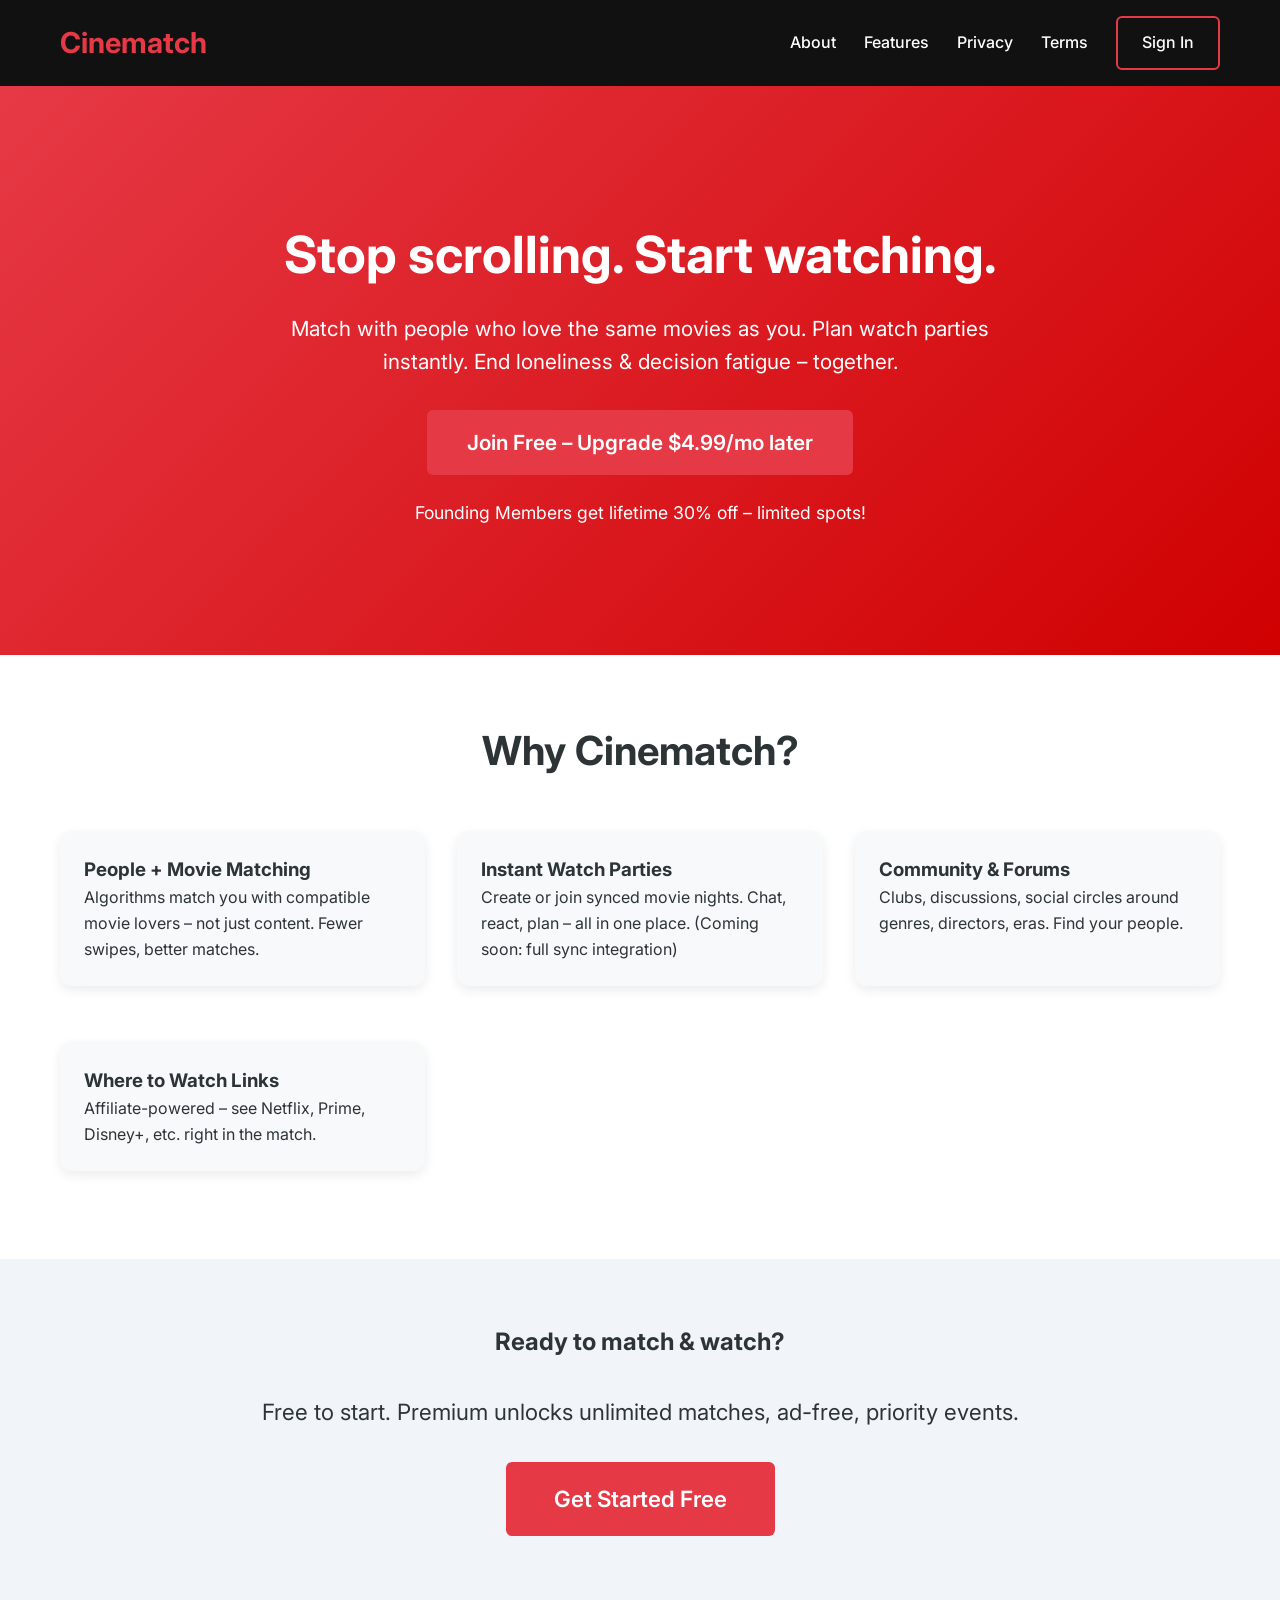
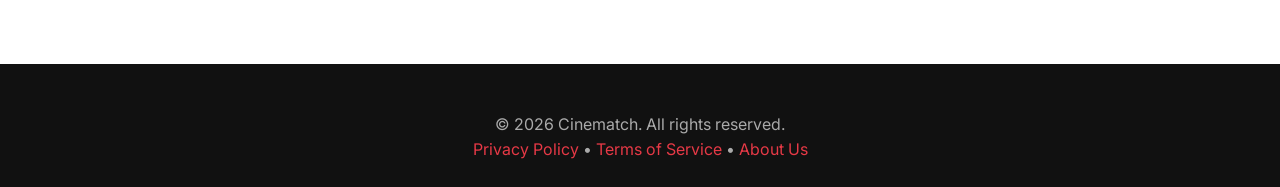
==== index.html @ 94b50285 "Add files via upload" ====
<!DOCTYPE html>
<html lang="en">
<head>
  <meta charset="UTF-8" />
  <meta name="viewport" content="width=device-width, initial-scale=1.0"/>
  <title>Cinematch – Find Movie Buddies & Kill Choice Paralysis</title>
  <link rel="stylesheet" href="shared.css"/>
  <link rel="stylesheet" href="index.css"/>
</head>
<body>

<header>
  <div class="container">
    <nav>
      <div class="logo">Cinematch</div>
      <div class="nav-links">
        <a href="about.html">About</a>
        <a href="#features">Features</a>
        <a href="privacy.html">Privacy</a>
        <a href="terms.html">Terms</a>
        <a href="home.html" class="btn btn-outline">Sign In</a>
      </div>
    </nav>
  </div>
</header>

<section class="hero">
  <div class="container">
    <h1>Stop scrolling. Start watching.</h1>
    <p>Match with people who love the same movies as you. Plan watch parties instantly. End loneliness & decision fatigue – together.</p>
    <a href="home.html" class="btn btn-primary" style="font-size:1.3rem; padding:1rem 2.5rem;">Join Free – Upgrade $4.99/mo later</a>
    <p style="margin-top:1.5rem; font-size:1.1rem;">Founding Members get lifetime 30% off – limited spots!</p>
  </div>
</section>

<section id="features">
  <div class="container">
    <h2 style="text-align:center; font-size:2.5rem; margin-bottom:3rem;">Why Cinematch?</h2>
    <div style="display:grid; grid-template-columns:repeat(auto-fit,minmax(320px,1fr)); gap:2rem;">
      <div class="card">
        <h3>People + Movie Matching</h3>
        <p>Algorithms match you with compatible movie lovers – not just content. Fewer swipes, better matches.</p>
      </div>
      <div class="card">
        <h3>Instant Watch Parties</h3>
        <p>Create or join synced movie nights. Chat, react, plan – all in one place. (Coming soon: full sync integration)</p>
      </div>
      <div class="card">
        <h3>Community & Forums</h3>
        <p>Clubs, discussions, social circles around genres, directors, eras. Find your people.</p>
      </div>
      <div class="card">
        <h3>Where to Watch Links</h3>
        <p>Affiliate-powered – see Netflix, Prime, Disney+, etc. right in the match.</p>
      </div>
    </div>
  </div>
</section>

<section style="background:#f1f5f9; text-align:center;">
  <div class="container">
    <h2>Ready to match & watch?</h2>
    <p style="font-size:1.4rem; margin:2rem 0;">Free to start. Premium unlocks unlimited matches, ad-free, priority events.</p>
    <a href="home.html" class="btn btn-primary" style="font-size:1.4rem; padding:1.2rem 3rem;">Get Started Free</a>
  </div>
</section>

<footer>
  <div class="container">
    <p>© 2026 Cinematch. All rights reserved.</p>
    <p><a href="privacy.html">Privacy Policy</a> • <a href="terms.html">Terms of Service</a> • <a href="about.html">About Us</a></p>
  </div>
</footer>

</body>
</html>
---- shared.css ----
/* shared.css */
@import url('https://fonts.googleapis.com/css2?family=Inter:wght@300;400;500;600;700&display=swap');

* {
  margin: 0;
  padding: 0;
  box-sizing: border-box;
}

body {
  font-family: 'Inter', sans-serif;
  background-color: #ffffff;
  color: #2d3436;
  line-height: 1.6;
}

.container {
  max-width: 1200px;
  margin: 0 auto;
  padding: 0 20px;
}

header {
  background: #111;
  color: white;
  padding: 1rem 0;
  position: sticky;
  top: 0;
  z-index: 100;
}

nav {
  display: flex;
  justify-content: space-between;
  align-items: center;
}

.logo {
  font-size: 1.8rem;
  font-weight: 700;
  color: #e63946;
}

.nav-links a {
  color: white;
  text-decoration: none;
  margin-left: 1.5rem;
  font-weight: 500;
}

.nav-links a:hover {
  color: #e63946;
}

.btn {
  display: inline-block;
  padding: 0.75rem 1.5rem;
  border-radius: 6px;
  text-decoration: none;
  font-weight: 600;
  transition: all 0.2s;
}

.btn-primary {
  background: #e63946;
  color: white;
}

.btn-primary:hover {
  background: #d00000;
}

.btn-outline {
  border: 2px solid #e63946;
  color: #e63946;
}

.btn-outline:hover {
  background: #e63946;
  color: white;
}

.card {
  background: #f8f9fa;
  border-radius: 12px;
  padding: 1.5rem;
  box-shadow: 0 4px 12px rgba(0,0,0,0.08);
  margin-bottom: 1.5rem;
}

.hero {
  background: linear-gradient(135deg, #e63946 0%, #d00000 100%);
  color: white;
  text-align: center;
  padding: 8rem 2rem 6rem;
}

.hero h1 {
  font-size: 3.2rem;
  margin-bottom: 1rem;
}

.hero p {
  font-size: 1.3rem;
  max-width: 700px;
  margin: 0 auto 2rem;
}

section {
  padding: 4rem 0;
}

footer {
  background: #111;
  color: #aaa;
  text-align: center;
  padding: 3rem 0 1.5rem;
  margin-top: 4rem;
}

footer a {
  color: #e63946;
  text-decoration: none;
}

footer a:hover {
  text-decoration: underline;
}
---- index.css ----
/* index.css */
.hero {
  background: linear-gradient(135deg, #e63946 0%, #d00000 100%);
}
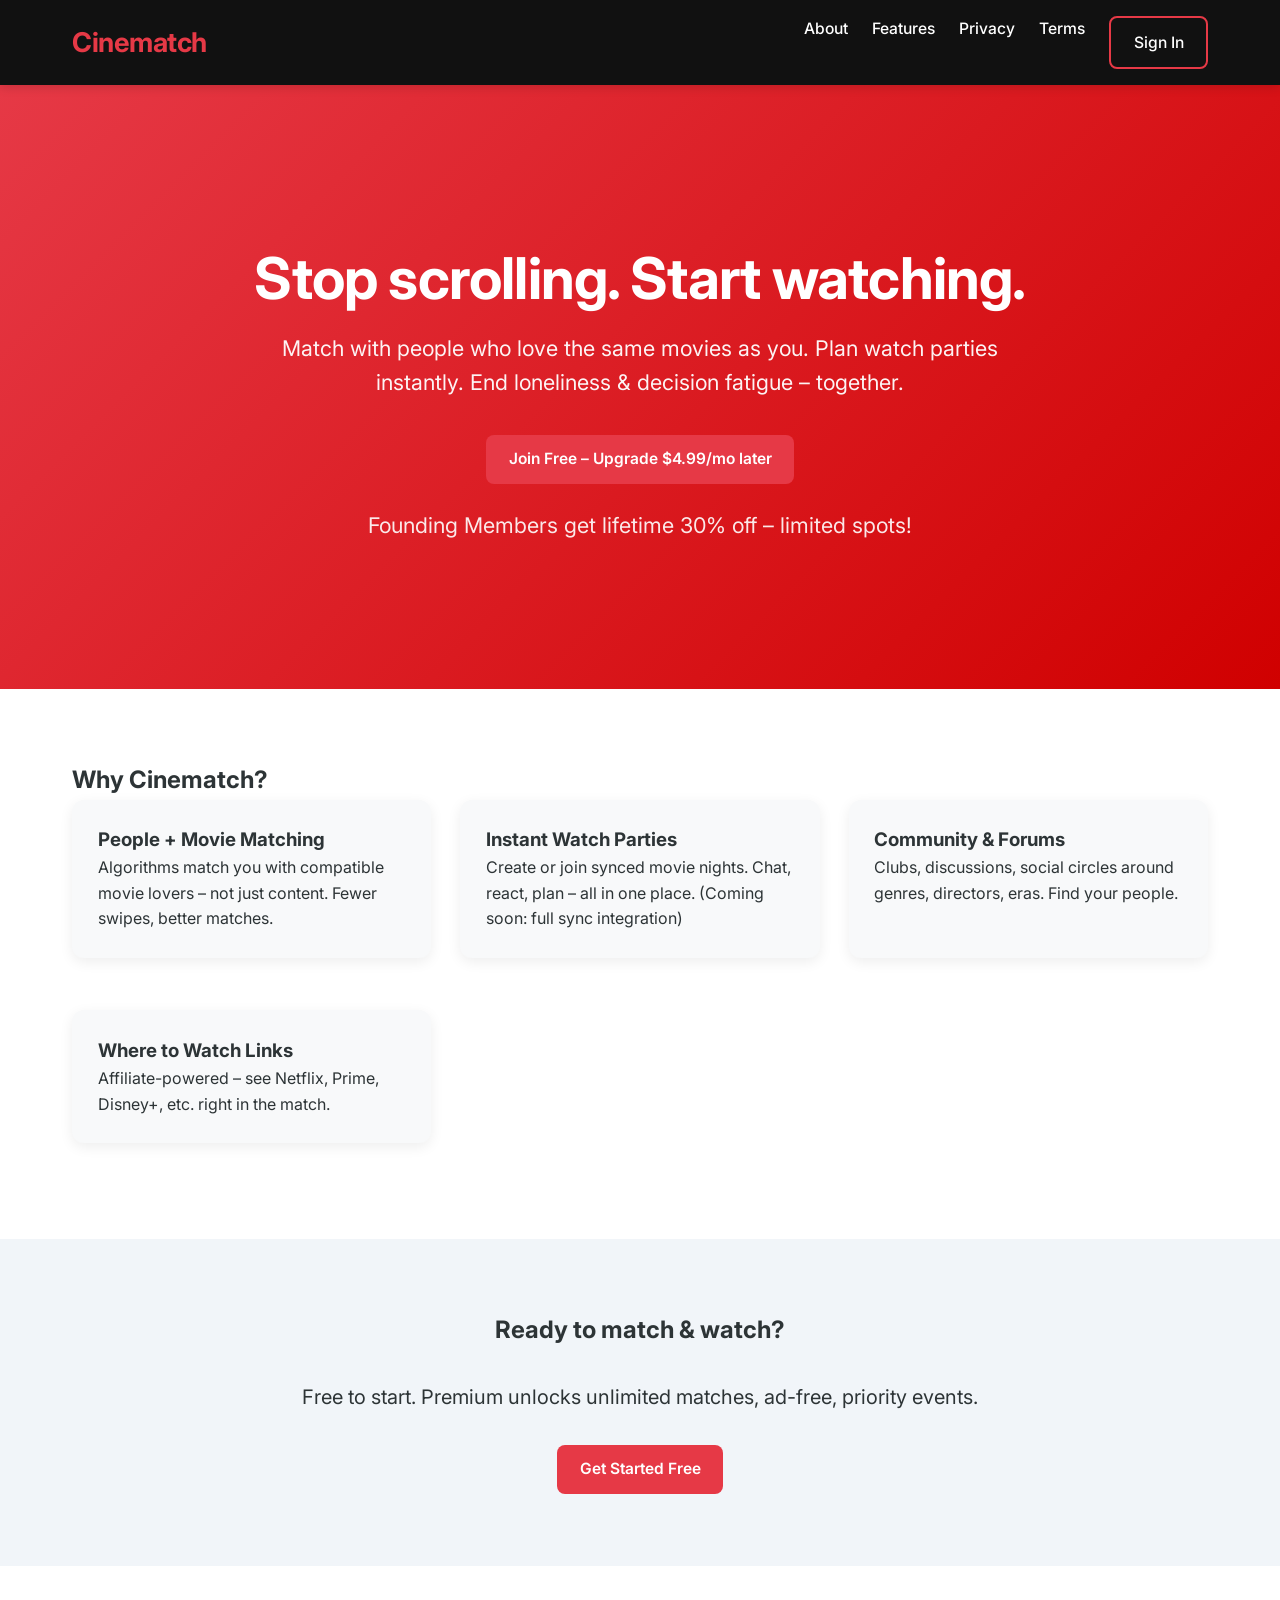
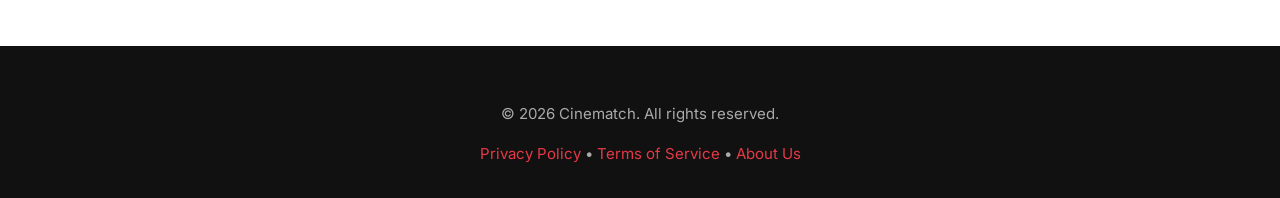
==== commit ff417735: "Update index.html" ====
--- a/index.html
+++ b/index.html
@@ -5,7 +5,6 @@
   <meta name="viewport" content="width=device-width, initial-scale=1.0"/>
   <title>Cinematch – Find Movie Buddies & Kill Choice Paralysis</title>
   <link rel="stylesheet" href="shared.css"/>
-  <link rel="stylesheet" href="index.css"/>
 </head>
 <body>
 
@@ -13,6 +12,14 @@
   <div class="container">
     <nav>
       <div class="logo">Cinematch</div>
+
+      <input type="checkbox" id="nav-toggle" class="nav-toggle" hidden>
+      <label for="nav-toggle" class="nav-toggle-label" aria-label="Toggle menu">
+        <span></span>
+        <span></span>
+        <span></span>
+      </label>
+
       <div class="nav-links">
         <a href="about.html">About</a>
         <a href="#features">Features</a>
@@ -28,15 +35,15 @@
   <div class="container">
     <h1>Stop scrolling. Start watching.</h1>
     <p>Match with people who love the same movies as you. Plan watch parties instantly. End loneliness & decision fatigue – together.</p>
-    <a href="home.html" class="btn btn-primary" style="font-size:1.3rem; padding:1rem 2.5rem;">Join Free – Upgrade $4.99/mo later</a>
-    <p style="margin-top:1.5rem; font-size:1.1rem;">Founding Members get lifetime 30% off – limited spots!</p>
+    <a href="home.html" class="btn btn-primary">Join Free – Upgrade $4.99/mo later</a>
+    <p style="margin-top:1.5rem; opacity:0.9;">Founding Members get lifetime 30% off – limited spots!</p>
   </div>
 </section>
 
 <section id="features">
   <div class="container">
-    <h2 style="text-align:center; font-size:2.5rem; margin-bottom:3rem;">Why Cinematch?</h2>
-    <div style="display:grid; grid-template-columns:repeat(auto-fit,minmax(320px,1fr)); gap:2rem;">
+    <h2>Why Cinematch?</h2>
+    <div style="display:grid; grid-template-columns:repeat(auto-fit,minmax(300px,1fr)); gap:1.8rem;">
       <div class="card">
         <h3>People + Movie Matching</h3>
         <p>Algorithms match you with compatible movie lovers – not just content. Fewer swipes, better matches.</p>
@@ -60,17 +67,23 @@
 <section style="background:#f1f5f9; text-align:center;">
   <div class="container">
     <h2>Ready to match & watch?</h2>
-    <p style="font-size:1.4rem; margin:2rem 0;">Free to start. Premium unlocks unlimited matches, ad-free, priority events.</p>
-    <a href="home.html" class="btn btn-primary" style="font-size:1.4rem; padding:1.2rem 3rem;">Get Started Free</a>
+    <p style="font-size:1.25rem; margin:2rem 0; max-width:680px; margin-left:auto; margin-right:auto;">
+      Free to start. Premium unlocks unlimited matches, ad-free, priority events.
+    </p>
+    <a href="home.html" class="btn btn-primary">Get Started Free</a>
   </div>
 </section>
 
 <footer>
   <div class="container">
     <p>© 2026 Cinematch. All rights reserved.</p>
-    <p><a href="privacy.html">Privacy Policy</a> • <a href="terms.html">Terms of Service</a> • <a href="about.html">About Us</a></p>
+    <p style="margin-top:1rem;">
+      <a href="privacy.html">Privacy Policy</a> • 
+      <a href="terms.html">Terms of Service</a> • 
+      <a href="about.html">About Us</a>
+    </p>
   </div>
 </footer>
 
 </body>
-</html>+</html>
--- a/shared.css
+++ b/shared.css
@@ -1,4 +1,5 @@
-/* shared.css */
+/* shared.css - Mobile-first + professional responsive version */
+
 @import url('https://fonts.googleapis.com/css2?family=Inter:wght@300;400;500;600;700&display=swap');
 
 * {
@@ -12,14 +13,19 @@
   background-color: #ffffff;
   color: #2d3436;
   line-height: 1.6;
+  -webkit-font-smoothing: antialiased;
+  -moz-osx-font-smoothing: grayscale;
 }
 
 .container {
   max-width: 1200px;
   margin: 0 auto;
-  padding: 0 20px;
-}
-
+  padding: 0 16px;
+}
+
+/* ───────────────────────────────────────
+   Header & Navigation
+─────────────────────────────────────── */
 header {
   background: #111;
   color: white;
@@ -27,38 +33,56 @@
   position: sticky;
   top: 0;
   z-index: 100;
+  box-shadow: 0 2px 10px rgba(0,0,0,0.15);
 }
 
 nav {
   display: flex;
   justify-content: space-between;
   align-items: center;
+  flex-wrap: wrap;
+  gap: 1rem;
 }
 
 .logo {
-  font-size: 1.8rem;
+  font-size: 1.7rem;
   font-weight: 700;
   color: #e63946;
+  letter-spacing: -0.5px;
+}
+
+.nav-links {
+  display: flex;
+  gap: 1.5rem;
 }
 
 .nav-links a {
   color: white;
   text-decoration: none;
-  margin-left: 1.5rem;
   font-weight: 500;
-}
-
-.nav-links a:hover {
-  color: #e63946;
-}
-
+  font-size: 0.98rem;
+  transition: color 0.2s ease;
+}
+
+.nav-links a:hover,
+.nav-links a:focus {
+  color: #e63946;
+  outline: none;
+}
+
+/* Buttons */
 .btn {
-  display: inline-block;
-  padding: 0.75rem 1.5rem;
-  border-radius: 6px;
+  display: inline-flex;
+  align-items: center;
+  justify-content: center;
+  padding: 0.75rem 1.4rem;
+  border-radius: 8px;
   text-decoration: none;
   font-weight: 600;
-  transition: all 0.2s;
+  font-size: 0.97rem;
+  transition: all 0.22s ease;
+  cursor: pointer;
+  border: none;
 }
 
 .btn-primary {
@@ -66,63 +90,161 @@
   color: white;
 }
 
-.btn-primary:hover {
+.btn-primary:hover,
+.btn-primary:focus {
   background: #d00000;
+  transform: translateY(-1px);
 }
 
 .btn-outline {
+  background: transparent;
   border: 2px solid #e63946;
   color: #e63946;
 }
 
-.btn-outline:hover {
+.btn-outline:hover,
+.btn-outline:focus {
   background: #e63946;
   color: white;
-}
-
+  transform: translateY(-1px);
+}
+
+/* ───────────────────────────────────────
+   Cards & General Components
+─────────────────────────────────────── */
 .card {
   background: #f8f9fa;
   border-radius: 12px;
-  padding: 1.5rem;
-  box-shadow: 0 4px 12px rgba(0,0,0,0.08);
+  padding: 1.6rem;
+  box-shadow: 0 4px 14px rgba(0,0,0,0.07);
   margin-bottom: 1.5rem;
-}
-
+  transition: transform 0.25s ease, box-shadow 0.25s ease;
+}
+
+.card:hover {
+  transform: translateY(-4px);
+  box-shadow: 0 8px 24px rgba(0,0,0,0.12);
+}
+
+/* ───────────────────────────────────────
+   Hero
+─────────────────────────────────────── */
 .hero {
   background: linear-gradient(135deg, #e63946 0%, #d00000 100%);
   color: white;
   text-align: center;
-  padding: 8rem 2rem 6rem;
+  padding: 7rem 16px 5rem;
 }
 
 .hero h1 {
-  font-size: 3.2rem;
-  margin-bottom: 1rem;
+  font-size: clamp(2.4rem, 6.5vw, 3.6rem);
+  font-weight: 700;
+  margin-bottom: 1.2rem;
+  line-height: 1.15;
+  letter-spacing: -0.8px;
 }
 
 .hero p {
-  font-size: 1.3rem;
-  max-width: 700px;
-  margin: 0 auto 2rem;
-}
-
+  font-size: clamp(1.1rem, 3.5vw, 1.35rem);
+  max-width: 720px;
+  margin: 0 auto 2.2rem;
+  opacity: 0.95;
+}
+
+/* ───────────────────────────────────────
+   Sections & Footer
+─────────────────────────────────────── */
 section {
-  padding: 4rem 0;
+  padding: 4.5rem 0;
 }
 
 footer {
   background: #111;
   color: #aaa;
   text-align: center;
-  padding: 3rem 0 1.5rem;
-  margin-top: 4rem;
+  padding: 3.5rem 0 2rem;
+  margin-top: 5rem;
+  font-size: 0.94rem;
 }
 
 footer a {
   color: #e63946;
   text-decoration: none;
-}
-
-footer a:hover {
+  transition: color 0.2s;
+}
+
+footer a:hover,
+footer a:focus {
+  color: #ff4d4d;
   text-decoration: underline;
-}+}
+
+/* ───────────────────────────────────────
+   Mobile-first Responsive Design
+─────────────────────────────────────── */
+
+/* Small phones (portrait) */
+@media (max-width: 480px) {
+  .hero {
+    padding: 5.5rem 16px 4rem;
+  }
+  
+  .hero h1 {
+    font-size: 2.1rem;
+  }
+  
+  .hero p {
+    font-size: 1.05rem;
+  }
+  
+  .btn {
+    padding: 0.7rem 1.3rem;
+    width: 100%;
+    max-width: 320px;
+  }
+}
+
+/* Tablets & small desktops */
+@media (max-width: 768px) {
+  .nav-links {
+    flex-direction: column;
+    align-items: center;
+    gap: 1.1rem;
+    width: 100%;
+    margin-top: 1rem;
+  }
+  
+  .nav-links a {
+    font-size: 1.05rem;
+  }
+  
+  .container {
+    padding: 0 20px;
+  }
+  
+  section {
+    padding: 3.5rem 0;
+  }
+}
+
+/* Medium+ desktops */
+@media (min-width: 992px) {
+  .container {
+    padding: 0 32px;
+  }
+  
+  .hero {
+    padding: 10rem 2rem 7rem;
+  }
+  
+  .nav-links {
+    flex-direction: row;
+  }
+}
+
+/* Very large screens */
+@media (min-width: 1400px) {
+  .container {
+    max-width: 1320px;
+  }
+}
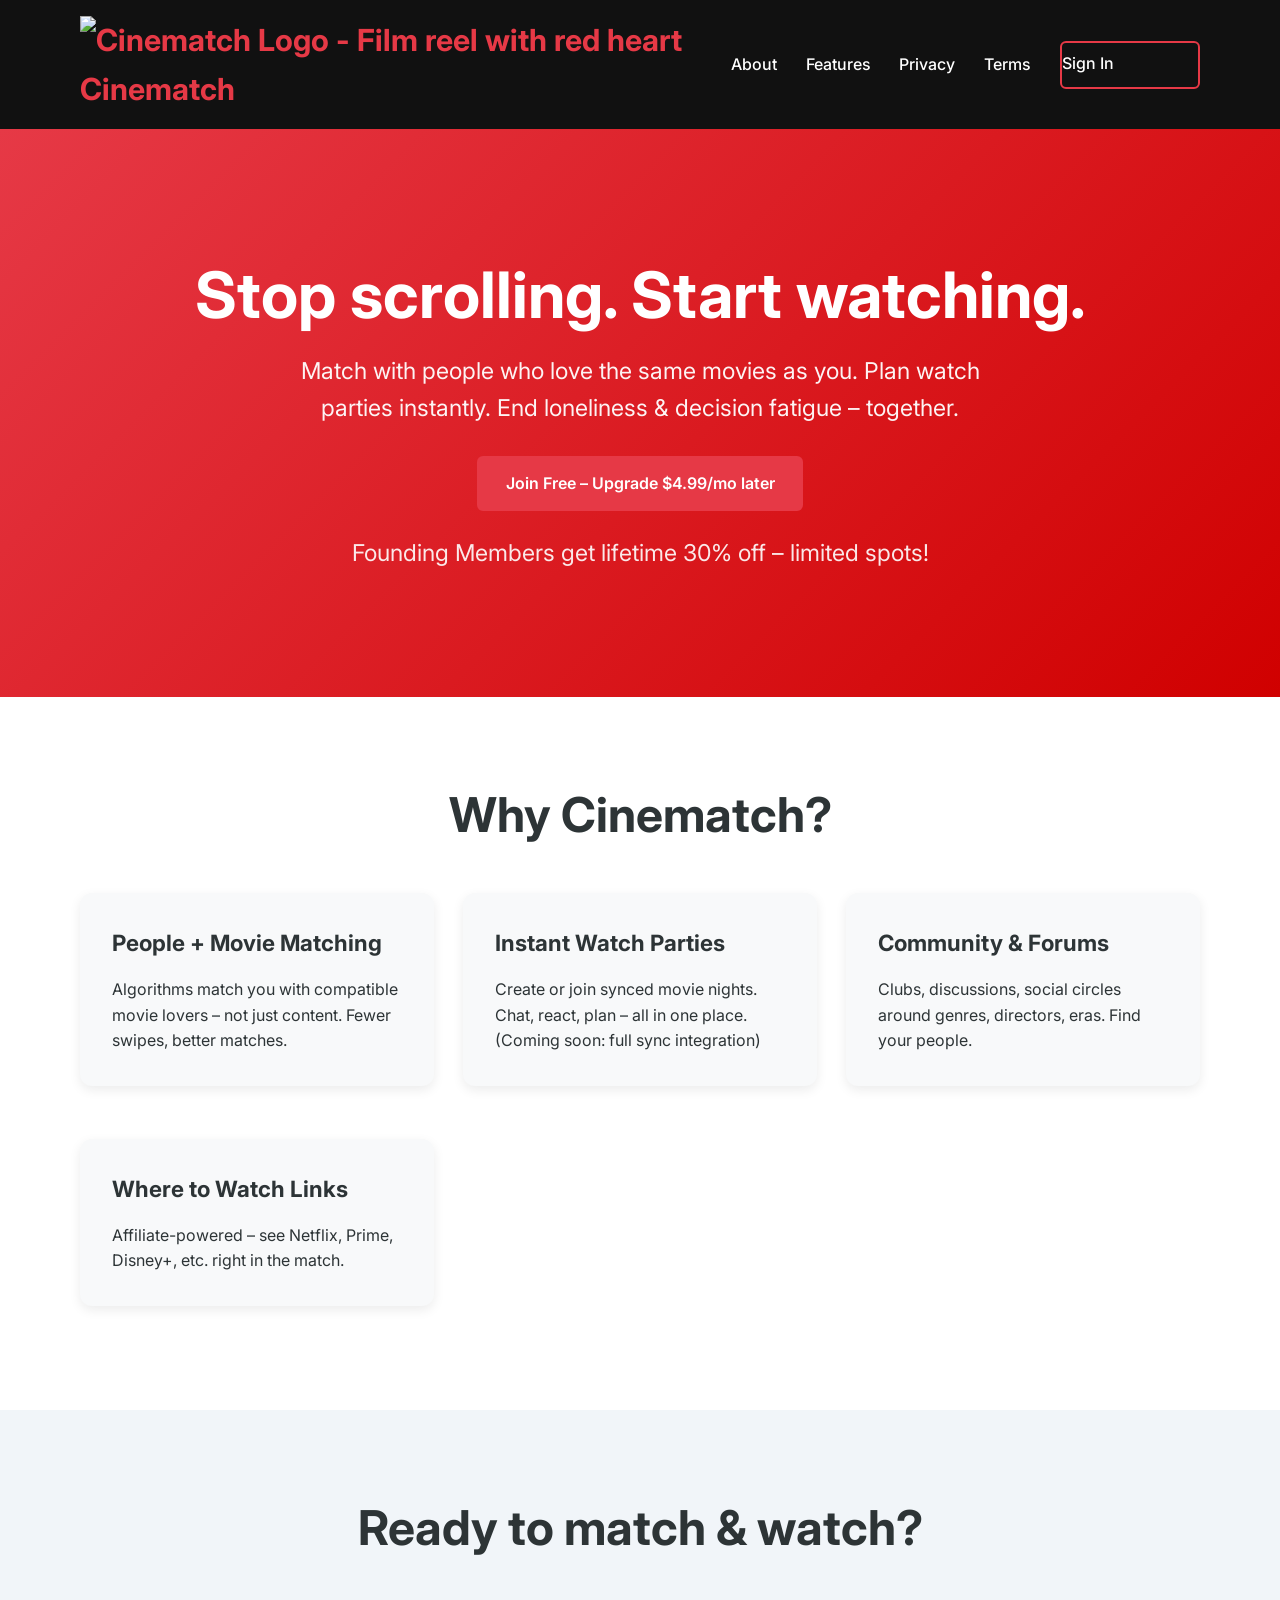
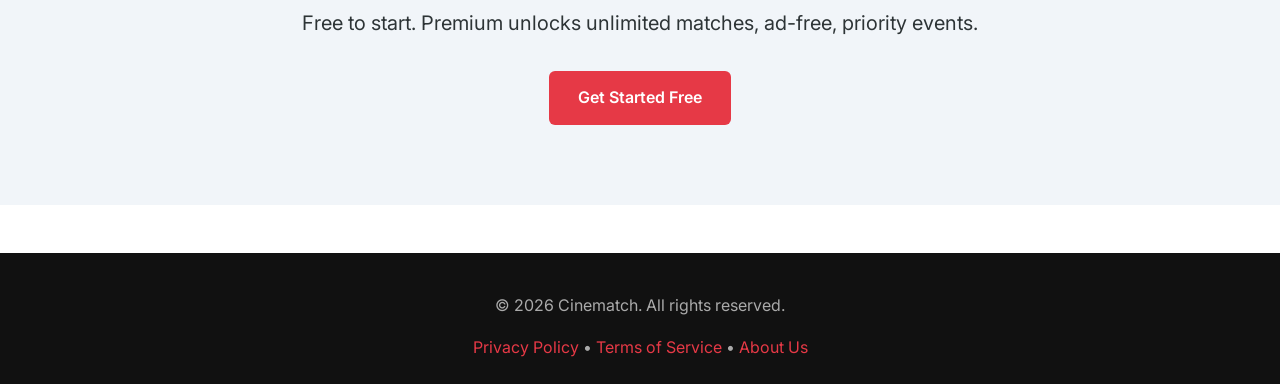
==== commit d2bc03b6: "Update index.html" ====
--- a/index.html
+++ b/index.html
@@ -11,7 +11,10 @@
 <header>
   <div class="container">
     <nav>
-      <div class="logo">Cinematch</div>
+      <a href="/" class="logo">
+        <img src="logo.png" alt="Cinematch Logo - Film reel with red heart" class="logo-img">
+        <span class="logo-text">Cinematch</span>
+      </a>
 
       <input type="checkbox" id="nav-toggle" class="nav-toggle" hidden>
       <label for="nav-toggle" class="nav-toggle-label" aria-label="Toggle menu">
@@ -30,7 +33,6 @@
     </nav>
   </div>
 </header>
-
 <section class="hero">
   <div class="container">
     <h1>Stop scrolling. Start watching.</h1>
@@ -87,3 +89,4 @@
 
 </body>
 </html>
+
--- a/shared.css
+++ b/shared.css
@@ -1,4 +1,4 @@
-/* shared.css - Mobile-first + professional responsive version */
+/* shared.css - Mobile-first responsive version */
 
 @import url('https://fonts.googleapis.com/css2?family=Inter:wght@300;400;500;600;700&display=swap');
 
@@ -23,9 +23,7 @@
   padding: 0 16px;
 }
 
-/* ───────────────────────────────────────
-   Header & Navigation
-─────────────────────────────────────── */
+/* ── Header & Navigation ── */
 header {
   background: #111;
   color: white;
@@ -33,56 +31,101 @@
   position: sticky;
   top: 0;
   z-index: 100;
-  box-shadow: 0 2px 10px rgba(0,0,0,0.15);
 }
 
 nav {
   display: flex;
   justify-content: space-between;
   align-items: center;
-  flex-wrap: wrap;
-  gap: 1rem;
 }
 
 .logo {
-  font-size: 1.7rem;
+  font-size: 1.6rem;
   font-weight: 700;
   color: #e63946;
-  letter-spacing: -0.5px;
-}
+  text-decoration: none;
+}
+
+/* Hamburger menu */
+.nav-toggle {
+  display: none;
+}
+
+.nav-toggle-label {
+  display: flex;
+  flex-direction: column;
+  justify-content: space-between;
+  width: 32px;
+  height: 22px;
+  cursor: pointer;
+}
+
+.nav-toggle-label span {
+  background: white;
+  height: 3px;
+  border-radius: 2px;
+  transition: all 0.3s;
+}
+
+.nav-toggle-label span:nth-child(1) { width: 100%; }
+.nav-toggle-label span:nth-child(2) { width: 80%; }
+.nav-toggle-label span:nth-child(3) { width: 60%; }
 
 .nav-links {
-  display: flex;
-  gap: 1.5rem;
+  display: none;
+  position: absolute;
+  top: 100%;
+  left: 0;
+  right: 0;
+  background: #111;
+  flex-direction: column;
+  padding: 1.5rem 16px;
+  box-shadow: 0 8px 16px rgba(0,0,0,0.3);
 }
 
 .nav-links a {
   color: white;
   text-decoration: none;
   font-weight: 500;
-  font-size: 0.98rem;
-  transition: color 0.2s ease;
+  padding: 1rem 0;
+  font-size: 1.1rem;
+  display: block;
 }
 
 .nav-links a:hover,
 .nav-links a:focus {
   color: #e63946;
-  outline: none;
-}
-
-/* Buttons */
+}
+
+/* Show menu when checked */
+.nav-toggle:checked ~ .nav-links {
+  display: flex;
+}
+
+/* Hamburger → X animation */
+.nav-toggle:checked + .nav-toggle-label span:nth-child(1) {
+  transform: rotate(45deg) translate(8px, 8px);
+}
+.nav-toggle:checked + .nav-toggle-label span:nth-child(2) {
+  opacity: 0;
+}
+.nav-toggle:checked + .nav-toggle-label span:nth-child(3) {
+  transform: rotate(-45deg) translate(6px, -6px);
+}
+
+/* ── Buttons ── */
 .btn {
   display: inline-flex;
   align-items: center;
   justify-content: center;
-  padding: 0.75rem 1.4rem;
-  border-radius: 8px;
+  padding: 0.9rem 1.8rem;
+  border-radius: 6px;
   text-decoration: none;
   font-weight: 600;
-  font-size: 0.97rem;
-  transition: all 0.22s ease;
-  cursor: pointer;
-  border: none;
+  transition: all 0.2s;
+  font-size: 1rem;
+  min-height: 48px;           /* good touch target */
+  min-width: 140px;
 }
 
 .btn-primary {
@@ -93,11 +136,9 @@
 .btn-primary:hover,
 .btn-primary:focus {
   background: #d00000;
-  transform: translateY(-1px);
 }
 
 .btn-outline {
-  background: transparent;
   border: 2px solid #e63946;
   color: #e63946;
 }
@@ -106,145 +147,143 @@
 .btn-outline:focus {
   background: #e63946;
   color: white;
-  transform: translateY(-1px);
-}
-
-/* ───────────────────────────────────────
-   Cards & General Components
-─────────────────────────────────────── */
+}
+
+/* ── Cards & Sections ── */
 .card {
   background: #f8f9fa;
   border-radius: 12px;
   padding: 1.6rem;
-  box-shadow: 0 4px 14px rgba(0,0,0,0.07);
+  box-shadow: 0 4px 12px rgba(0,0,0,0.08);
   margin-bottom: 1.5rem;
-  transition: transform 0.25s ease, box-shadow 0.25s ease;
-}
-
-.card:hover {
-  transform: translateY(-4px);
-  box-shadow: 0 8px 24px rgba(0,0,0,0.12);
-}
-
-/* ───────────────────────────────────────
-   Hero
-─────────────────────────────────────── */
+}
+
+section {
+  padding: 3.5rem 0;
+}
+
+h2 {
+  font-size: 2.1rem;
+  margin-bottom: 2.5rem;
+  text-align: center;
+}
+
+h3 {
+  font-size: 1.4rem;
+  margin-bottom: 1rem;
+  color: #2d3436;
+}
+
+/* ── Hero ── */
 .hero {
   background: linear-gradient(135deg, #e63946 0%, #d00000 100%);
   color: white;
   text-align: center;
-  padding: 7rem 16px 5rem;
+  padding: 5rem 16px 4rem;
 }
 
 .hero h1 {
-  font-size: clamp(2.4rem, 6.5vw, 3.6rem);
-  font-weight: 700;
+  font-size: 2.4rem;
   margin-bottom: 1.2rem;
-  line-height: 1.15;
-  letter-spacing: -0.8px;
+  line-height: 1.2;
 }
 
 .hero p {
-  font-size: clamp(1.1rem, 3.5vw, 1.35rem);
-  max-width: 720px;
-  margin: 0 auto 2.2rem;
+  font-size: 1.18rem;
+  max-width: 90%;
+  margin: 0 auto 1.8rem;
   opacity: 0.95;
 }
 
-/* ───────────────────────────────────────
-   Sections & Footer
-─────────────────────────────────────── */
-section {
-  padding: 4.5rem 0;
-}
-
+/* ── Footer ── */
 footer {
   background: #111;
   color: #aaa;
   text-align: center;
-  padding: 3.5rem 0 2rem;
-  margin-top: 5rem;
-  font-size: 0.94rem;
+  padding: 2.5rem 0 1.5rem;
+  margin-top: 3rem;
 }
 
 footer a {
   color: #e63946;
   text-decoration: none;
-  transition: color 0.2s;
 }
 
 footer a:hover,
 footer a:focus {
-  color: #ff4d4d;
   text-decoration: underline;
 }
 
-/* ───────────────────────────────────────
-   Mobile-first Responsive Design
-─────────────────────────────────────── */
-
-/* Small phones (portrait) */
-@media (max-width: 480px) {
-  .hero {
-    padding: 5.5rem 16px 4rem;
-  }
-  
-  .hero h1 {
-    font-size: 2.1rem;
-  }
-  
-  .hero p {
-    font-size: 1.05rem;
-  }
-  
-  .btn {
-    padding: 0.7rem 1.3rem;
-    width: 100%;
-    max-width: 320px;
-  }
-}
-
-/* Tablets & small desktops */
-@media (max-width: 768px) {
-  .nav-links {
-    flex-direction: column;
-    align-items: center;
-    gap: 1.1rem;
-    width: 100%;
-    margin-top: 1rem;
-  }
-  
-  .nav-links a {
-    font-size: 1.05rem;
-  }
-  
-  .container {
-    padding: 0 20px;
-  }
-  
-  section {
-    padding: 3.5rem 0;
-  }
-}
-
-/* Medium+ desktops */
-@media (min-width: 992px) {
+/* ── Desktop adjustments ── */
+@media (min-width: 768px) {
   .container {
     padding: 0 32px;
   }
-  
+
+  .logo {
+    font-size: 1.9rem;
+  }
+
+  .nav-toggle-label {
+    display: none;
+  }
+
+  .nav-links {
+    display: flex !important;
+    position: static;
+    flex-direction: row;
+    background: none;
+    box-shadow: none;
+    padding: 0;
+    align-items: center;
+    gap: 1.8rem;
+  }
+
+  .nav-links a {
+    padding: 0.5rem 0;
+    font-size: 1rem;
+  }
+
   .hero {
-    padding: 10rem 2rem 7rem;
-  }
-  
-  .nav-links {
-    flex-direction: row;
-  }
-}
-
-/* Very large screens */
-@media (min-width: 1400px) {
+    padding: 8rem 2rem 6rem;
+  }
+
+  .hero h1 {
+    font-size: 3.4rem;
+  }
+
+  .hero p {
+    font-size: 1.35rem;
+    max-width: 720px;
+  }
+
+  h2 {
+    font-size: 2.6rem;
+  }
+
+  section {
+    padding: 5rem 0;
+  }
+
+  .card {
+    padding: 2rem;
+  }
+}
+
+@media (min-width: 1024px) {
   .container {
-    max-width: 1320px;
-  }
-}
+    padding: 0 40px;
+  }
+
+  .hero h1 {
+    font-size: 4rem;
+  }
+
+  .hero p {
+    font-size: 1.45rem;
+  }
+
+  h2 {
+    font-size: 3rem;
+  }
+}
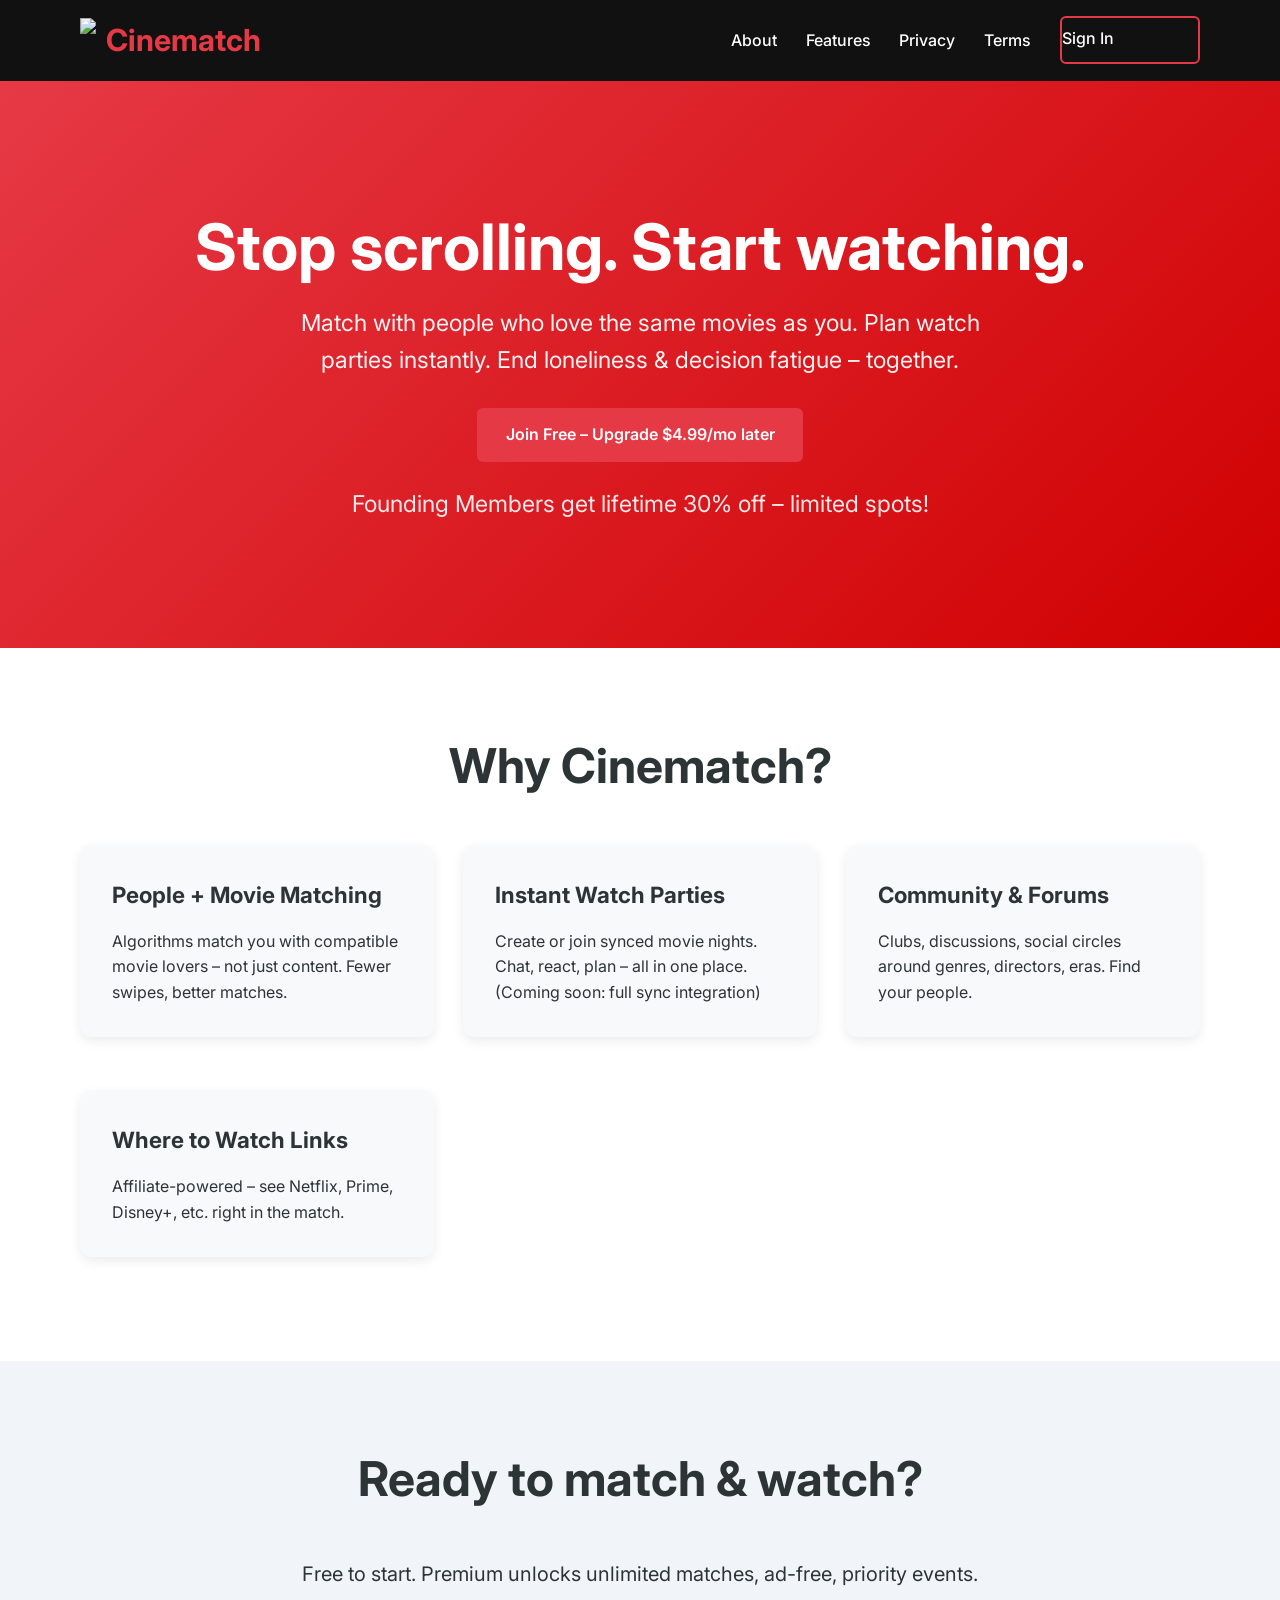
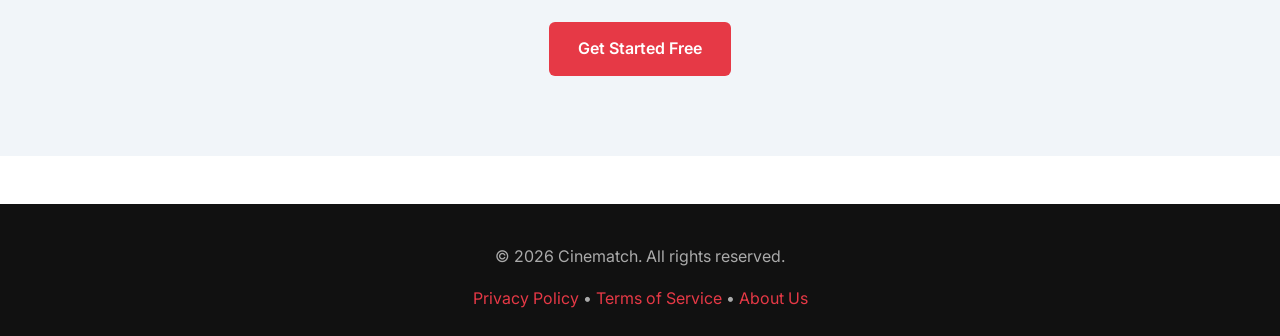
==== commit 194fdbad: "Update index.html" ====
--- a/index.html
+++ b/index.html
@@ -12,7 +12,7 @@
   <div class="container">
     <nav>
       <a href="/" class="logo">
-        <img src="logo.png" alt="Cinematch Logo - Film reel with red heart" class="logo-img">
+        <img src="logo.png.jpeg" alt="Cinematch Logo - Film reel with red heart" class="logo-img">
         <span class="logo-text">Cinematch</span>
       </a>
 
@@ -90,3 +90,4 @@
 </body>
 </html>
 
+
--- a/shared.css
+++ b/shared.css
@@ -287,3 +287,49 @@
     font-size: 3rem;
   }
 }
+/* ── Logo Styles ── */
+.logo {
+  display: flex;
+  align-items: center;
+  text-decoration: none;
+  gap: 0.6rem;               /* space between image and text */
+  font-size: 0;              /* hides any leftover text sizing issues */
+}
+
+.logo-img {
+  height: 32px;              /* mobile size – adjust if your logo needs more/less */
+  width: auto;
+  transition: transform 0.25s ease;
+}
+
+.logo:hover .logo-img,
+.logo:focus .logo-img {
+  transform: scale(1.08);    /* professional subtle hover zoom */
+}
+
+.logo-text {
+  font-size: 1.6rem;
+  font-weight: 700;
+  color: #e63946;
+}
+
+/* Very small screens: hide text to save space (optional but clean) */
+@media (max-width: 480px) {
+  .logo-text {
+    display: none;
+  }
+  .logo-img {
+    height: 36px;            /* slightly bigger for touch */
+  }
+}
+
+/* Desktop – make it larger and more prominent */
+@media (min-width: 768px) {
+  .logo-img {
+    height: 44px;
+  }
+  .logo-text {
+    font-size: 1.9rem;
+  }
+}
+
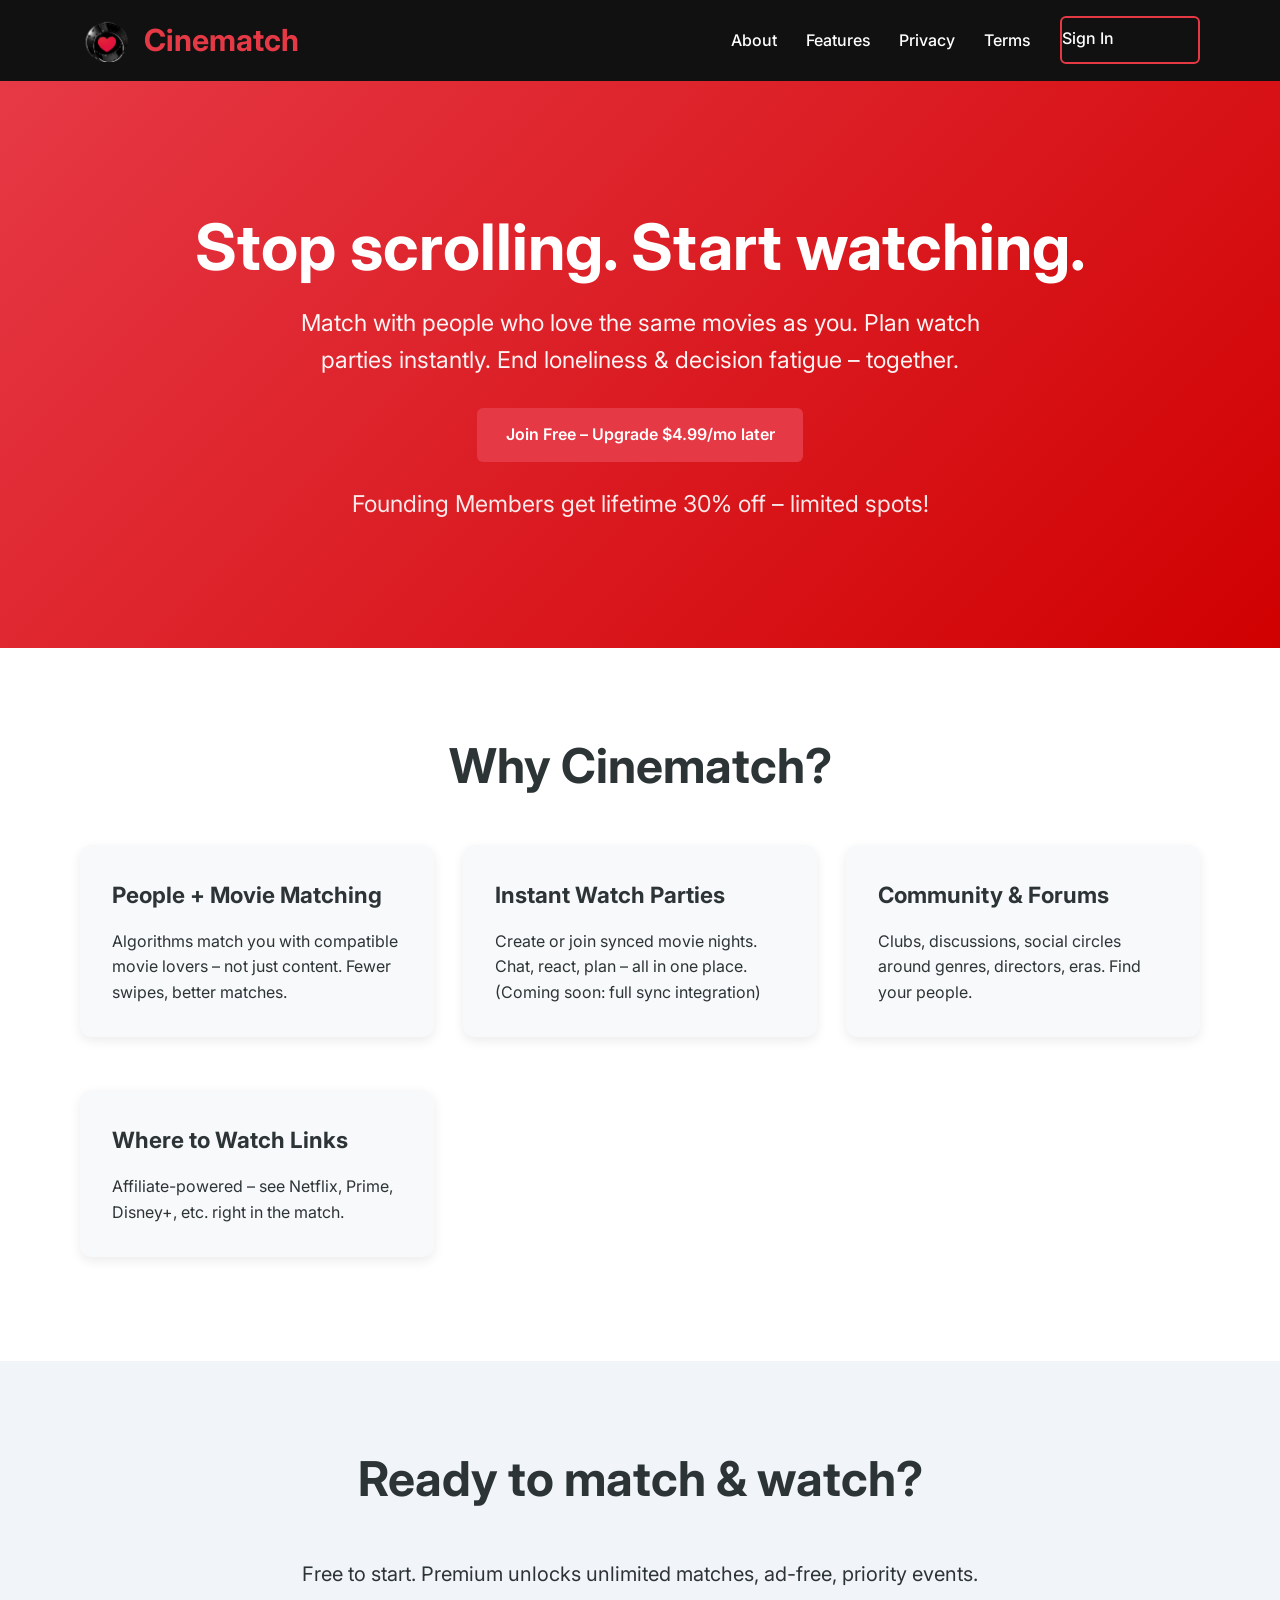
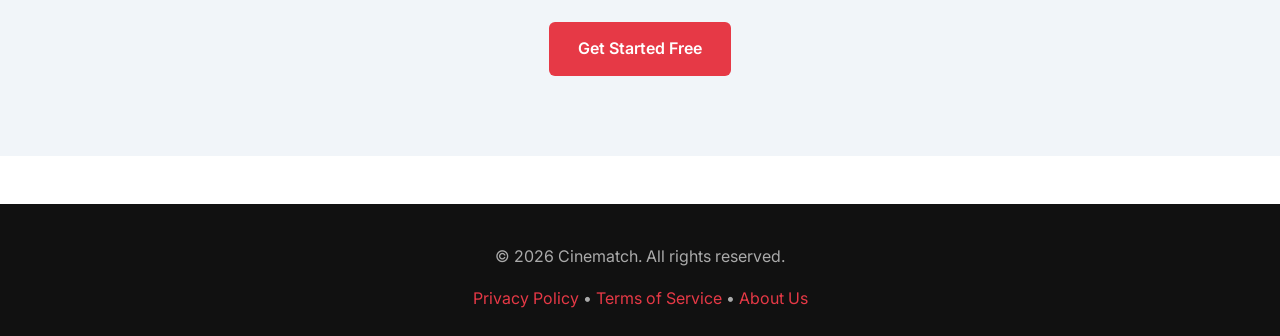
==== commit d8eacdfd: "Update index.html" ====
--- a/index.html
+++ b/index.html
@@ -12,7 +12,7 @@
   <div class="container">
     <nav>
       <a href="/" class="logo">
-        <img src="logo.png.jpeg" alt="Cinematch Logo - Film reel with red heart" class="logo-img">
+        <img src="logo.png.png" alt="Cinematch Logo - Film reel with red heart" class="logo-img">
         <span class="logo-text">Cinematch</span>
       </a>
 
@@ -91,3 +91,4 @@
 </html>
 
 
+
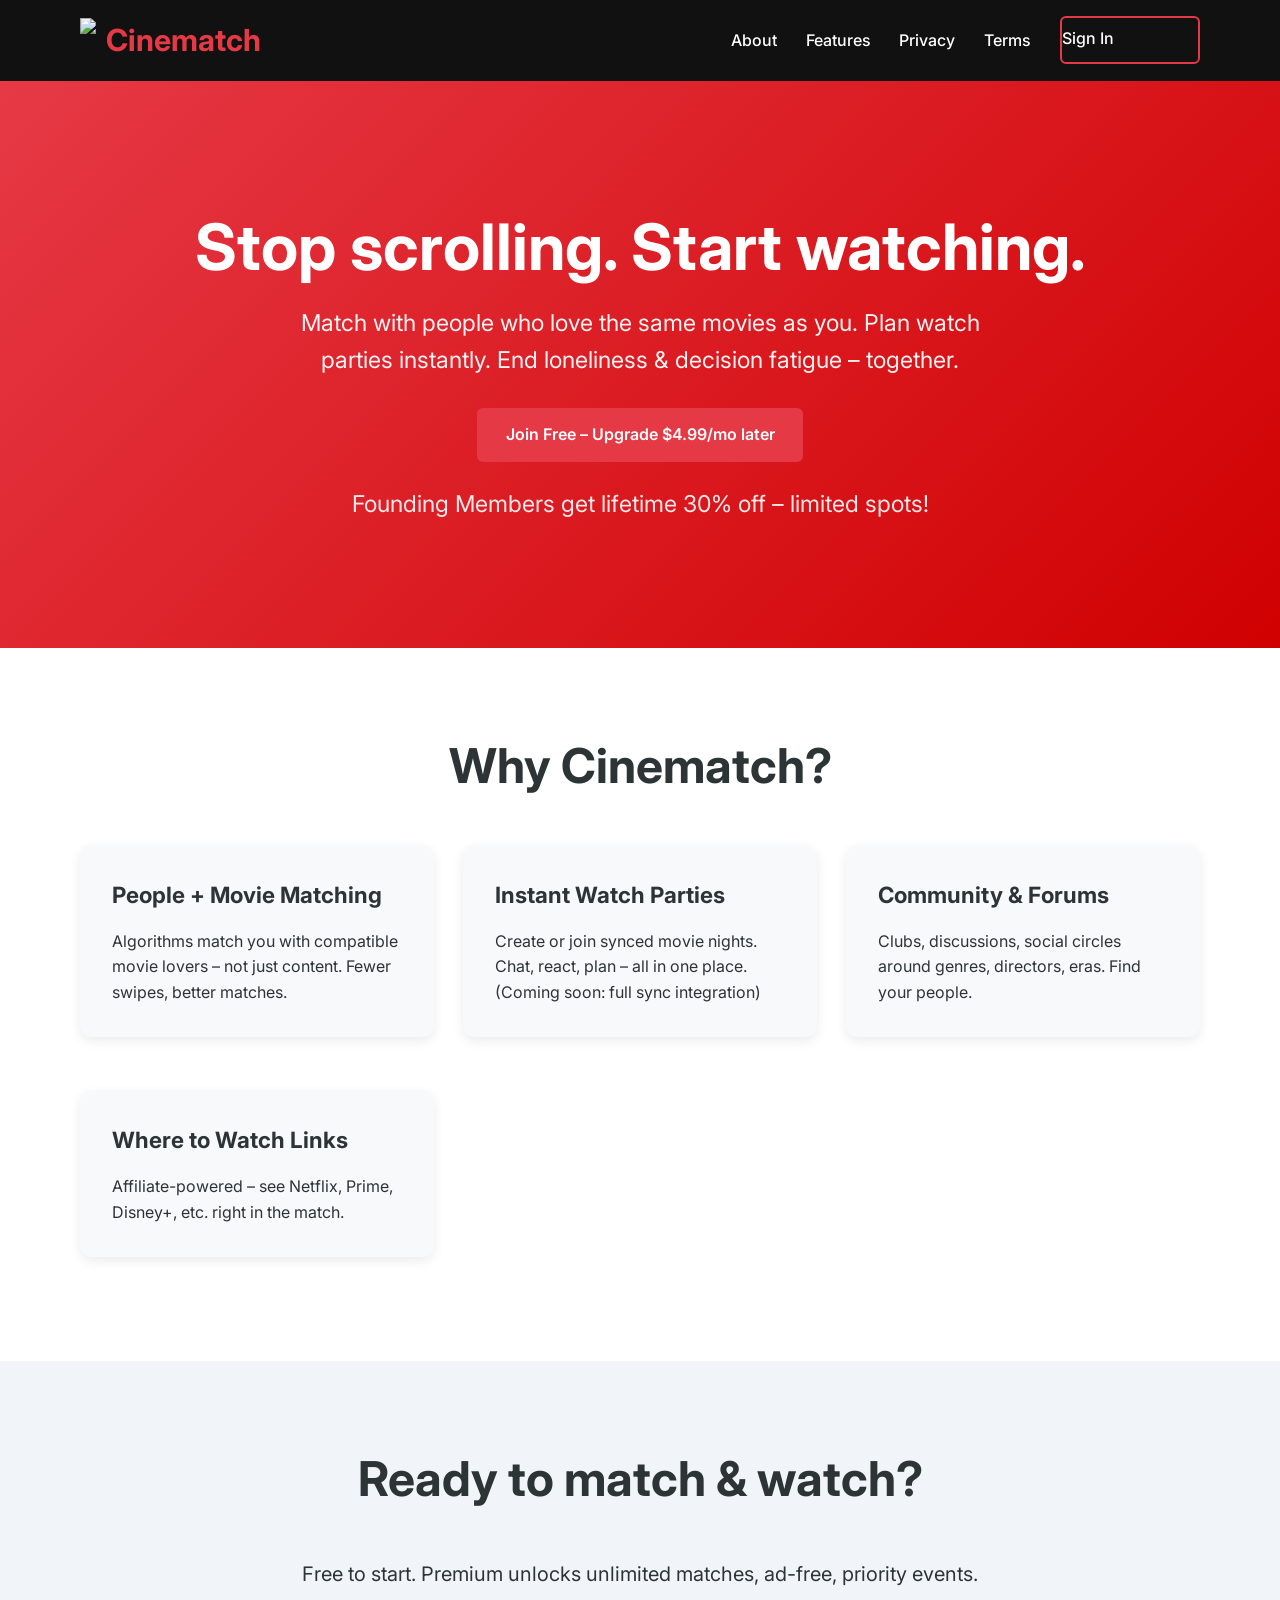
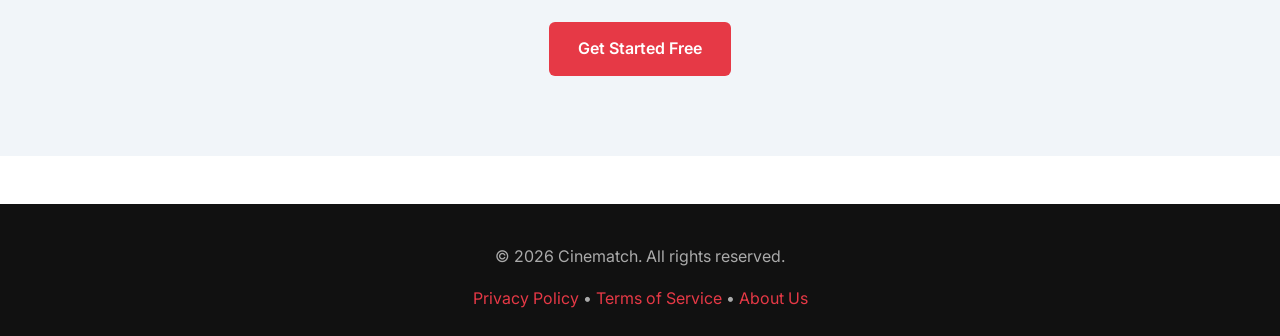
==== commit 287af099: "Update index.html" ====
--- a/index.html
+++ b/index.html
@@ -11,10 +11,11 @@
 <header>
   <div class="container">
     <nav>
-      <a href="/" class="logo">
-        <img src="logo.png.png" alt="Cinematch Logo - Film reel with red heart" class="logo-img">
+      <!-- Logo + text side-by-side, no link around them -->
+      <div class="logo">
+        <img src="logo.png" alt="Cinematch Logo - Film reel with red heart" class="logo-img">
         <span class="logo-text">Cinematch</span>
-      </a>
+      </div>
 
       <input type="checkbox" id="nav-toggle" class="nav-toggle" hidden>
       <label for="nav-toggle" class="nav-toggle-label" aria-label="Toggle menu">
@@ -33,7 +34,7 @@
     </nav>
   </div>
 </header>
-<section class="hero">
+  <section class="hero">
   <div class="container">
     <h1>Stop scrolling. Start watching.</h1>
     <p>Match with people who love the same movies as you. Plan watch parties instantly. End loneliness & decision fatigue – together.</p>
@@ -92,3 +93,4 @@
 
 
 
+
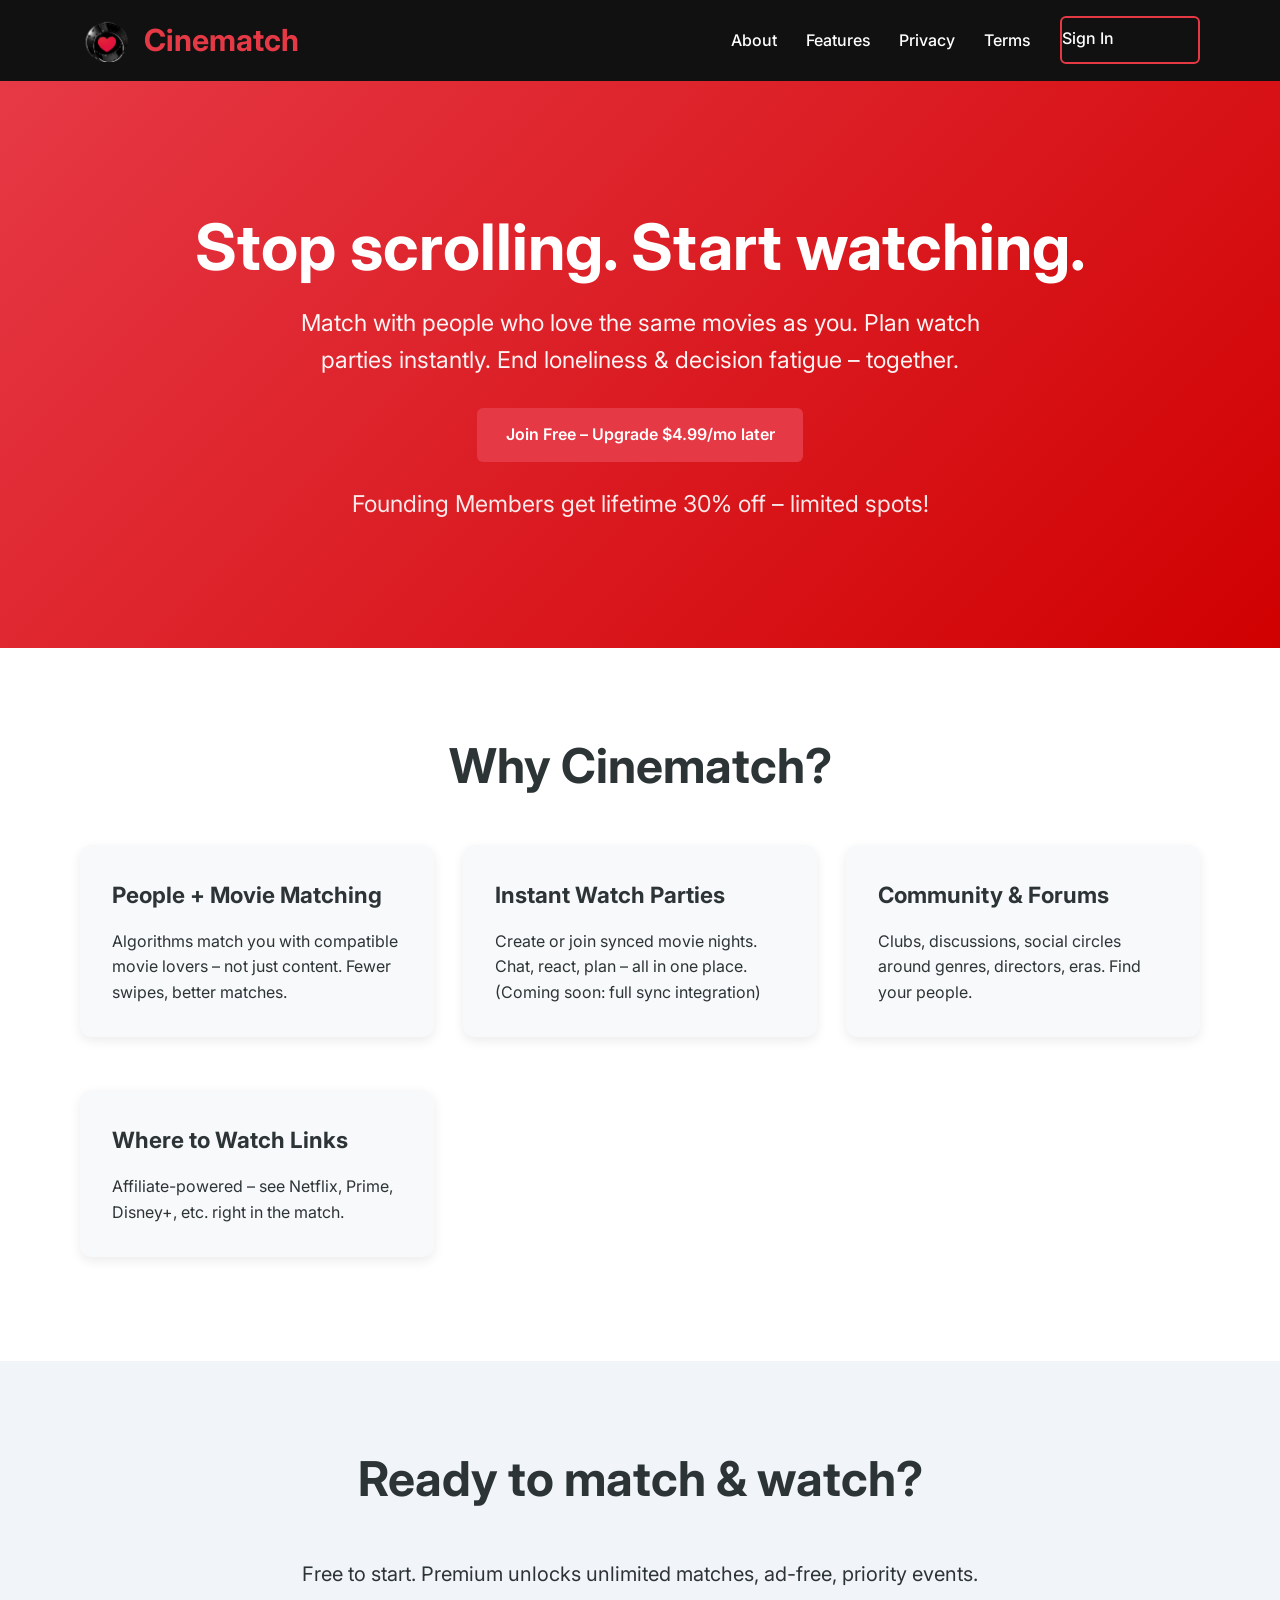
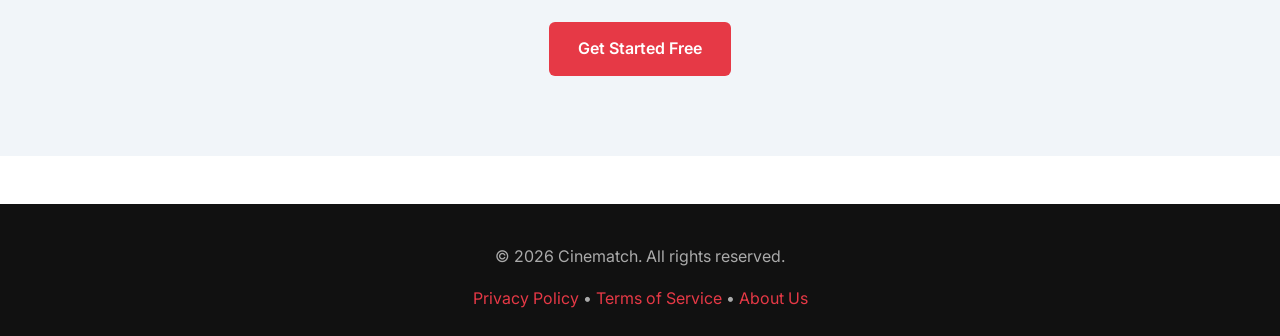
==== commit 40cecd5d: "Update index.html" ====
--- a/index.html
+++ b/index.html
@@ -13,7 +13,7 @@
     <nav>
       <!-- Logo + text side-by-side, no link around them -->
       <div class="logo">
-        <img src="logo.png" alt="Cinematch Logo - Film reel with red heart" class="logo-img">
+        <img src="logo.png.png" alt="Cinematch Logo - Film reel with red heart" class="logo-img">
         <span class="logo-text">Cinematch</span>
       </div>
 
@@ -94,3 +94,4 @@
 
 
 
+
